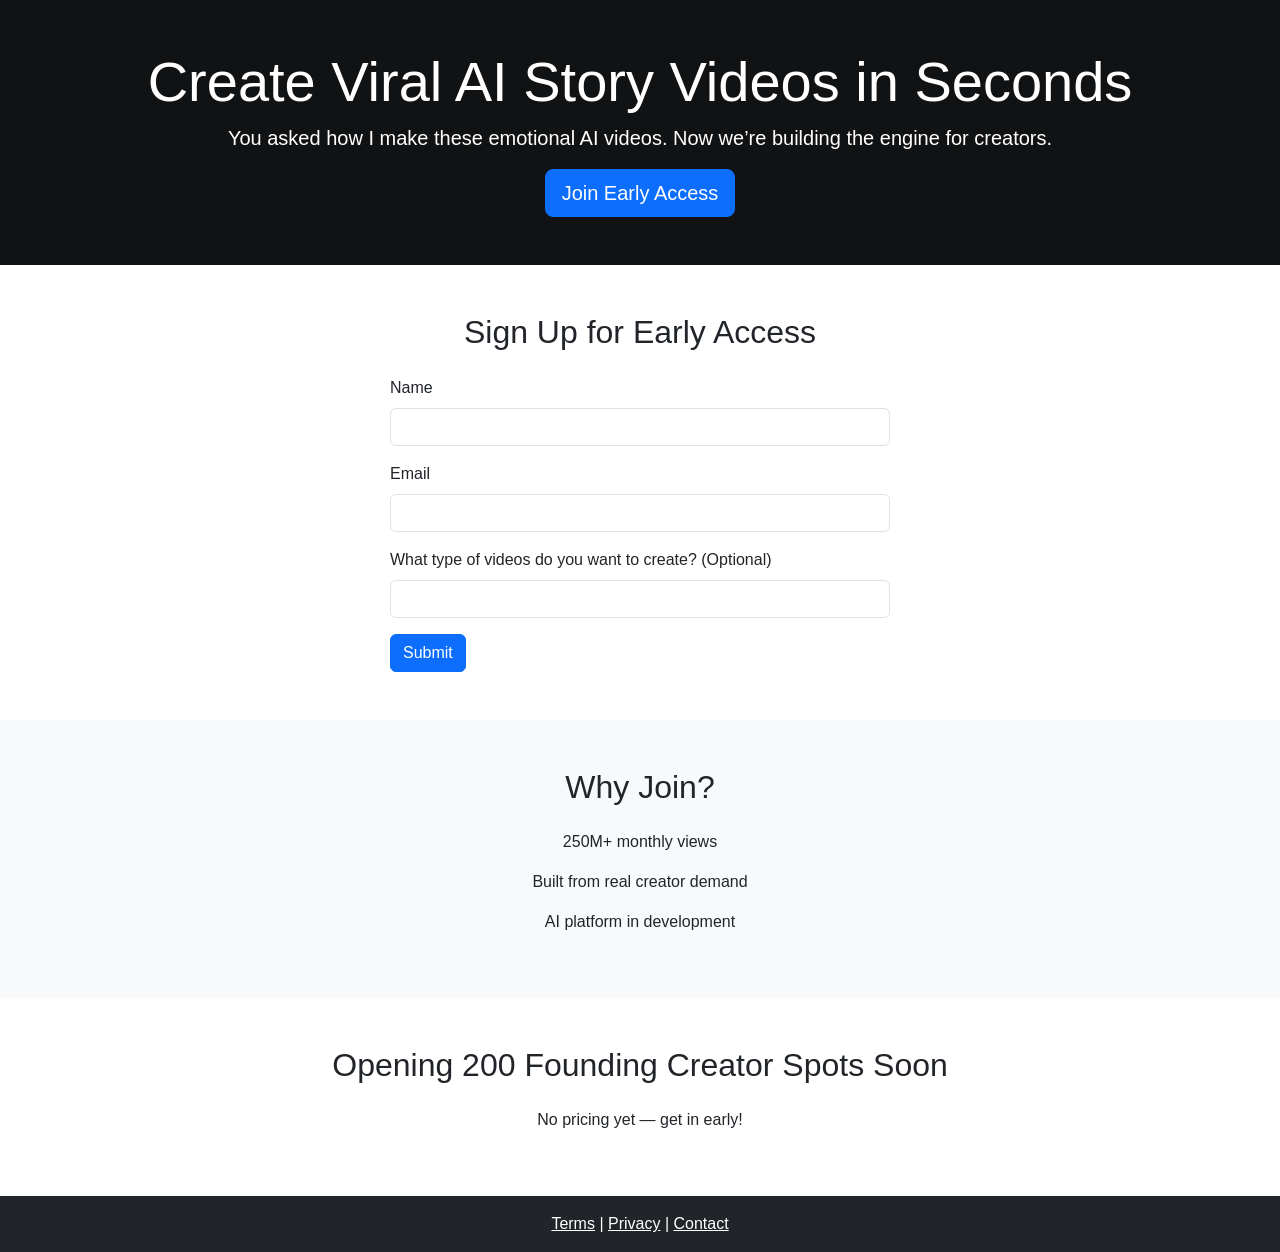
==== index.html @ 37699338 "first commit" ====
<!doctype html>
<html lang="en">
  <head>
    <meta charset="UTF-8" />
    <meta name="viewport" content="width=device-width, initial-scale=1.0" />
    <title>Create Viral AI Story Videos in Seconds</title>
    <meta
      name="description"
      content="Join early access to our AI video creation tool. Validate demand and collect emails."
    />
    <meta
      name="keywords"
      content="AI videos, story videos, creators, pre-launch"
    />
    <!-- Open Graph for SEO -->
    <meta
      property="og:title"
      content="Create Viral AI Story Videos in Seconds"
    />
    <meta
      property="og:description"
      content="You asked how I make these emotional AI videos. Now we’re building the engine for creators."
    />
    <meta property="og:type" content="website" />
    <meta property="og:url" content="https://your-domain.com" />
    <!-- Bootstrap CDN for mobile-first design -->
    <link
      href="https://cdn.jsdelivr.net/npm/bootstrap@5.3.3/dist/css/bootstrap.min.css"
      rel="stylesheet"
      integrity="sha384-QWTKZyjpPEjISv5WaRU9OFeRpok6YctnYmDr5pNlyT2bRjXh0JMhjY6hW+ALEwIH"
      crossorigin="anonymous"
    />
    <link rel="stylesheet" href="style.css" />
    <!-- Google Analytics -->
    <script
      async
      src="https://www.googletagmanager.com/gtag/js?id=YOUR_GA_ID"
    ></script>
    <script>
      window.dataLayer = window.dataLayer || [];
      function gtag() {
        dataLayer.push(arguments);
      }
      gtag('js', new Date());
      gtag('config', 'YOUR_GA_ID');
    </script>
    <!-- Meta Pixel -->
    <script>
      !(function (f, b, e, v, n, t, s) {
        if (f.fbq) return;
        n = f.fbq = function () {
          n.callMethod
            ? n.callMethod.apply(n, arguments)
            : n.queue.push(arguments);
        };
        if (!f._fbq) f._fbq = n;
        n.push = n;
        n.loaded = !0;
        n.version = '2.0';
        n.queue = [];
        t = b.createElement(e);
        t.async = !0;
        t.src = v;
        s = b.getElementsByTagName(e)[0];
        s.parentNode.insertBefore(t, s);
      })(
        window,
        document,
        'script',
        'https://connect.facebook.net/en_US/fbevents.js',
      );
      fbq('init', 'YOUR_PIXEL_ID');
      fbq('track', 'PageView');
    </script>
    <noscript
      ><img
        height="1"
        width="1"
        style="display: none"
        src="https://www.facebook.com/tr?id=YOUR_PIXEL_ID&ev=PageView&noscript=1"
    /></noscript>
  </head>
  <body>
    <!-- 1: Hero Section -->
    <section class="hero bg-dark text-white text-center py-5">
      <div class="container">
        <h1 class="display-4">Create Viral AI Story Videos in Seconds</h1>
        <p class="lead">
          You asked how I make these emotional AI videos. Now we’re building the
          engine for creators.
        </p>
        <a href="#email-capture" class="btn btn-primary btn-lg"
          >Join Early Access</a
        >
      </div>
    </section>

    <!-- 2: Email Capture -->
    <section id="email-capture" class="py-5">
      <div class="container">
        <h2 class="text-center mb-4">Sign Up for Early Access</h2>
        <form
          name="signup"
          netlify
          method="POST"
          class="mx-auto"
          style="max-width: 500px"
          action="/thanks.html"
        >
          <input type="hidden" name="form-name" value="signup" />
          <div class="mb-3">
            <label for="name" class="form-label">Name</label>
            <input
              type="text"
              class="form-control"
              id="name"
              name="name"
              required
            />
          </div>
          <div class="mb-3">
            <label for="email" class="form-label">Email</label>
            <input
              type="email"
              class="form-control"
              id="email"
              name="email"
              required
            />
          </div>
          <div class="mb-3">
            <label for="video-type" class="form-label"
              >What type of videos do you want to create? (Optional)</label
            >
            <input
              type="text"
              class="form-control"
              id="video-type"
              name="video-type"
            />
          </div>
          <button type="submit" class="btn btn-primary">Submit</button>
        </form>
      </div>
    </section>

    <!-- 3: Social Proof Section -->
    <section class="bg-light py-5">
      <div class="container text-center">
        <h2 class="mb-4">Why Join?</h2>
        <p>250M+ monthly views</p>
        <p>Built from real creator demand</p>
        <p>AI platform in development</p>
      </div>
    </section>

    <!-- 4: Founding Creator Teaser -->
    <section class="py-5">
      <div class="container text-center">
        <h2 class="mb-4">Opening 200 Founding Creator Spots Soon</h2>
        <p>No pricing yet — get in early!</p>
      </div>
    </section>

    <!-- 5: Simple Footer -->
    <footer class="bg-dark text-white text-center py-3">
      <div class="container">
        <a href="/terms.html" class="text-white">Terms</a> |
        <a href="/privacy.html" class="text-white">Privacy</a> |
        <a href="mailto:contact@example.com" class="text-white">Contact</a>
      </div>
    </footer>

    <!-- Bootstrap JS -->
    <script
      src="https://cdn.jsdelivr.net/npm/bootstrap@5.3.3/dist/js/bootstrap.bundle.min.js"
      integrity="sha384-YvpcrYf0tY3lHB60NNkmXc5s9fDVZLESaAA55NDzOxhy9GkcIdslK1eN7N6jIeHz"
      crossorigin="anonymous"
    ></script>
    <script src="script.js"></script>
  </body>
</html>
---- style.css ----
body {
  font-family: 'Arial', sans-serif;
}

.hero {
  background:
    linear-gradient(rgba(0, 0, 0, 0.5), rgba(0, 0, 0, 0.5)), url('hero-bg.jpg'); /* Add a background image if you have one */
  background-size: cover;
}

form input {
  border-radius: 5px;
}

@media (max-width: 768px) {
  .hero h1 {
    font-size: 2.5rem;
  }
}
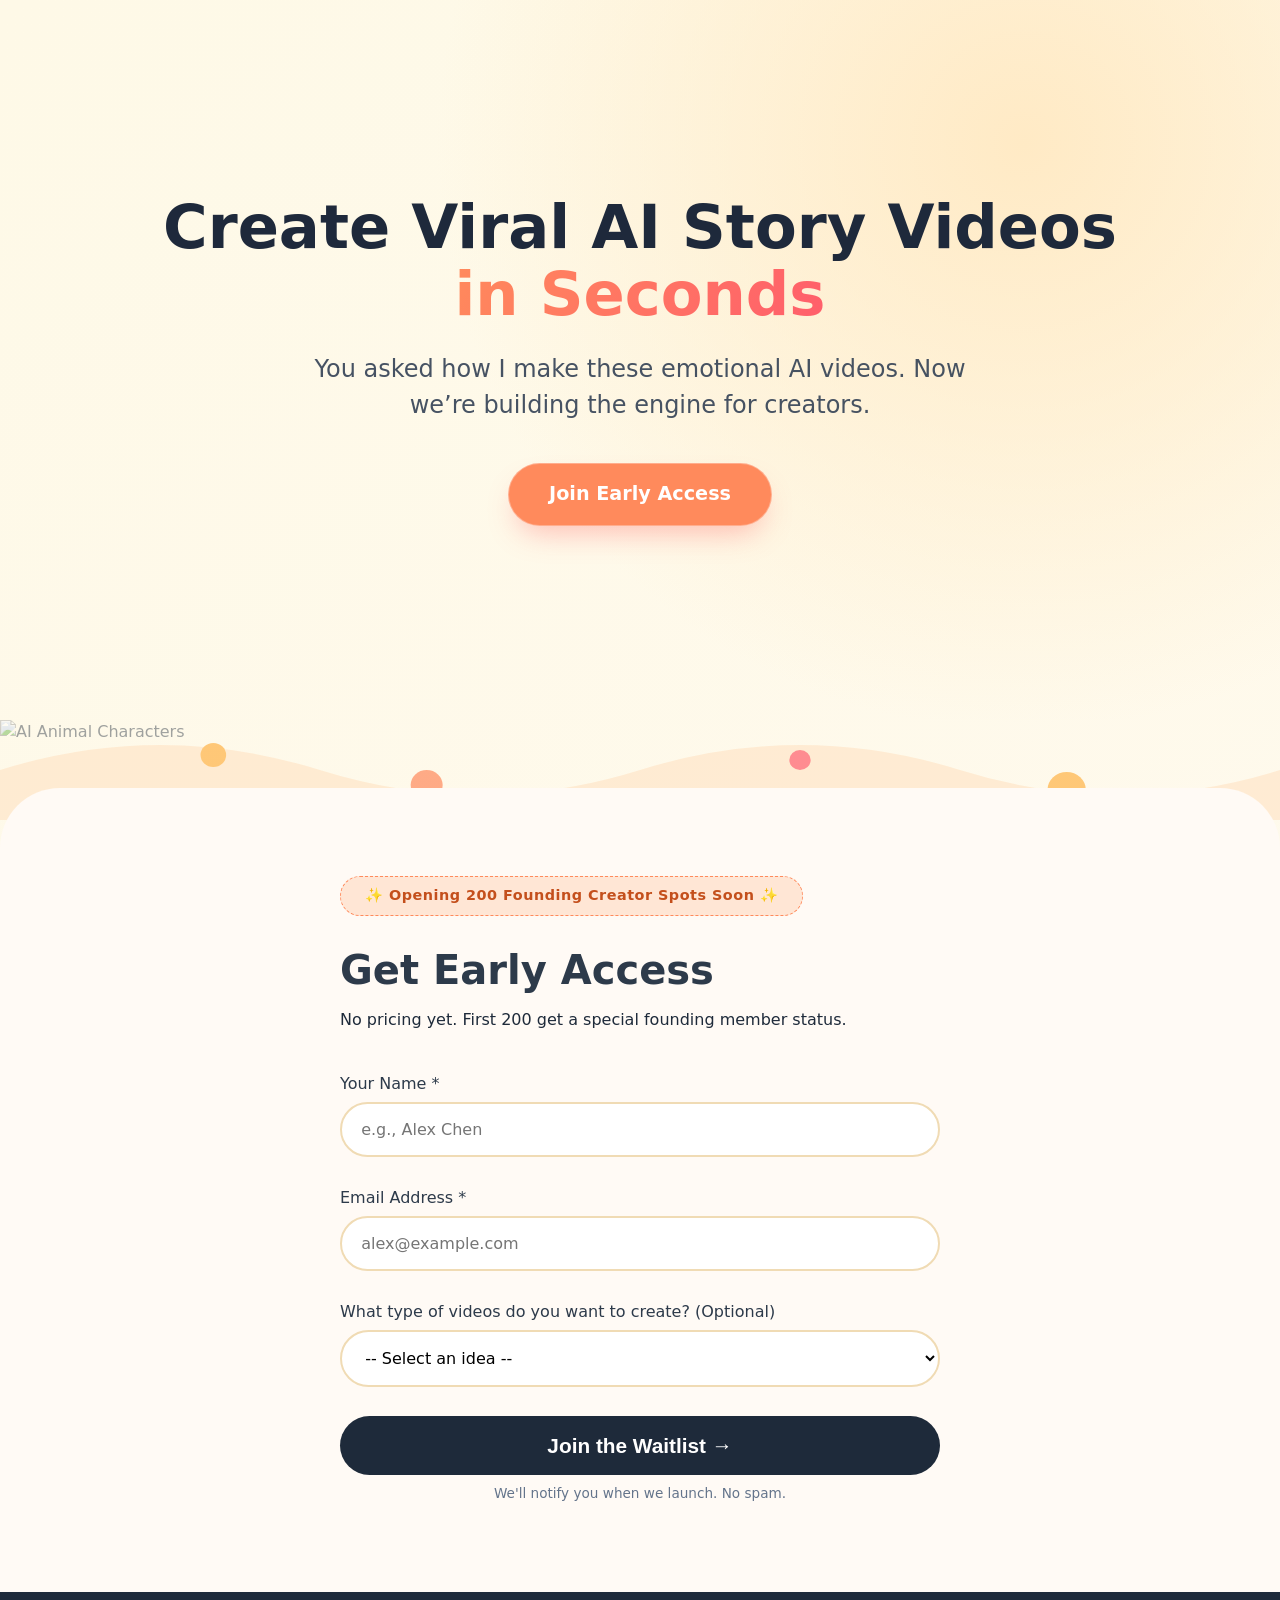
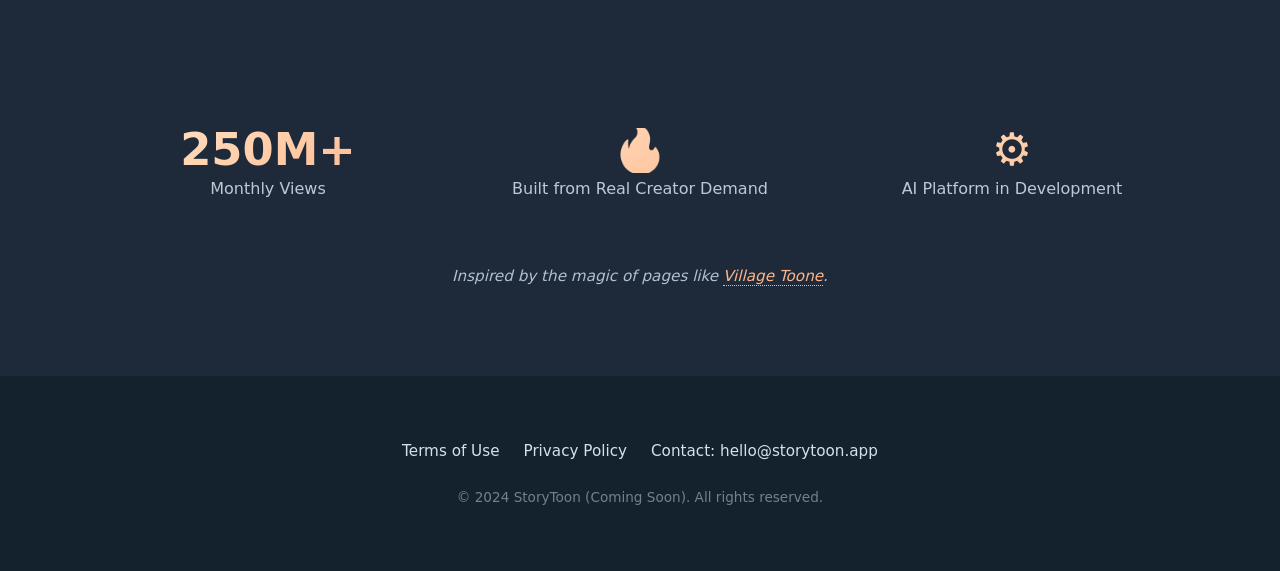
==== commit ff463547: "new update" ====
--- a/index.html
+++ b/index.html
@@ -2,36 +2,22 @@
 <html lang="en">
   <head>
     <meta charset="UTF-8" />
-    <meta name="viewport" content="width=device-width, initial-scale=1.0" />
-    <title>Create Viral AI Story Videos in Seconds</title>
+    <meta
+      name="viewport"
+      content="width=device-width, initial-scale=1.0, maximum-scale=5.0"
+    />
+    <!-- SEO Meta Tags -->
+    <title>Create Viral AI Story Videos | StoryToon</title>
     <meta
       name="description"
-      content="Join early access to our AI video creation tool. Validate demand and collect emails."
+      content="Join the waitlist for the new AI platform that creates emotional, viral animal story videos, inspired by creators like Village Toone."
     />
     <meta
       name="keywords"
-      content="AI videos, story videos, creators, pre-launch"
+      content="AI video, story videos, animal cartoons, viral videos, creator tool"
     />
-    <!-- Open Graph for SEO -->
-    <meta
-      property="og:title"
-      content="Create Viral AI Story Videos in Seconds"
-    />
-    <meta
-      property="og:description"
-      content="You asked how I make these emotional AI videos. Now we’re building the engine for creators."
-    />
-    <meta property="og:type" content="website" />
-    <meta property="og:url" content="https://your-domain.com" />
-    <!-- Bootstrap CDN for mobile-first design -->
-    <link
-      href="https://cdn.jsdelivr.net/npm/bootstrap@5.3.3/dist/css/bootstrap.min.css"
-      rel="stylesheet"
-      integrity="sha384-QWTKZyjpPEjISv5WaRU9OFeRpok6YctnYmDr5pNlyT2bRjXh0JMhjY6hW+ALEwIH"
-      crossorigin="anonymous"
-    />
-    <link rel="stylesheet" href="style.css" />
-    <!-- Google Analytics -->
+    <!-- Google Analytics + Meta Pixel - Add your codes here -->
+    <!-- Google tag (gtag.js) -->
     <script
       async
       src="https://www.googletagmanager.com/gtag/js?id=YOUR_GA_ID"
@@ -44,7 +30,7 @@
       gtag('js', new Date());
       gtag('config', 'YOUR_GA_ID');
     </script>
-    <!-- Meta Pixel -->
+    <!-- Meta Pixel Code -->
     <script>
       !(function (f, b, e, v, n, t, s) {
         if (f.fbq) return;
@@ -72,111 +58,147 @@
       fbq('init', 'YOUR_PIXEL_ID');
       fbq('track', 'PageView');
     </script>
-    <noscript
-      ><img
-        height="1"
-        width="1"
-        style="display: none"
-        src="https://www.facebook.com/tr?id=YOUR_PIXEL_ID&ev=PageView&noscript=1"
-    /></noscript>
+    <link rel="stylesheet" href="style.css" />
   </head>
   <body>
-    <!-- 1: Hero Section -->
-    <section class="hero bg-dark text-white text-center py-5">
-      <div class="container">
-        <h1 class="display-4">Create Viral AI Story Videos in Seconds</h1>
-        <p class="lead">
-          You asked how I make these emotional AI videos. Now we’re building the
-          engine for creators.
-        </p>
-        <a href="#email-capture" class="btn btn-primary btn-lg"
-          >Join Early Access</a
-        >
+    <div class="page-wrapper">
+      <!-- 1️⃣ Hero Section -->
+      <section class="hero">
+        <div class="container">
+          <h1 class="hero-title">
+            Create Viral AI Story Videos
+            <span class="highlight">in Seconds</span>
+          </h1>
+          <p class="hero-subtitle">
+            You asked how I make these emotional AI videos. Now we’re building
+            the engine for creators.
+          </p>
+          <a href="#signup" class="cta-button">Join Early Access</a>
+        </div>
+      </section>
+
+      <!-- Cartoon Divider (AI Animal Style) -->
+      <div class="characters-divider">
+        <img
+          src="https://placekitten.com/1200/100"
+          alt="AI Animal Characters"
+          style="width: 100%; opacity: 0.6; border-radius: 0"
+        />
+        <!-- Replace above with actual cartoon strip graphic -->
       </div>
-    </section>
-
-    <!-- 2: Email Capture -->
-    <section id="email-capture" class="py-5">
-      <div class="container">
-        <h2 class="text-center mb-4">Sign Up for Early Access</h2>
-        <form
-          name="signup"
-          netlify
-          method="POST"
-          class="mx-auto"
-          style="max-width: 500px"
-          action="/thanks.html"
-        >
-          <input type="hidden" name="form-name" value="signup" />
-          <div class="mb-3">
-            <label for="name" class="form-label">Name</label>
-            <input
-              type="text"
-              class="form-control"
-              id="name"
-              name="name"
-              required
-            />
-          </div>
-          <div class="mb-3">
-            <label for="email" class="form-label">Email</label>
-            <input
-              type="email"
-              class="form-control"
-              id="email"
-              name="email"
-              required
-            />
-          </div>
-          <div class="mb-3">
-            <label for="video-type" class="form-label"
-              >What type of videos do you want to create? (Optional)</label
+
+      <!-- 2️⃣ Email Capture + 4️⃣ Founding Creator Teaser (Combined) -->
+      <section class="signup-section" id="signup">
+        <div class="container narrow">
+          <div class="founding-badge">
+            ✨ Opening 200 Founding Creator Spots Soon ✨
+          </div>
+          <h2>Get Early Access</h2>
+          <p>No pricing yet. First 200 get a special founding member status.</p>
+
+          <!-- Form submits to Netlify -->
+          <form
+            name="waitlist"
+            method="POST"
+            action="/"
+            data-netlify="true"
+            class="signup-form"
+          >
+            <input type="hidden" name="form-name" value="waitlist" />
+
+            <div class="form-group">
+              <label for="name">Your Name *</label>
+              <input
+                type="text"
+                id="name"
+                name="name"
+                required
+                placeholder="e.g., Alex Chen"
+              />
+            </div>
+
+            <div class="form-group">
+              <label for="email">Email Address *</label>
+              <input
+                type="email"
+                id="email"
+                name="email"
+                required
+                placeholder="alex@example.com"
+              />
+            </div>
+
+            <div class="form-group">
+              <label for="video-type"
+                >What type of videos do you want to create? (Optional)</label
+              >
+              <select id="video-type" name="video-type">
+                <option value="">-- Select an idea --</option>
+                <option value="animal-stories">
+                  🐾 AI Animal Stories (like Village Toone)
+                </option>
+                <option value="kids-cartoons">🧸 Kids Cartoons</option>
+                <option value="emotional-tales">😢 Emotional Tales</option>
+                <option value="other">✨ Something else</option>
+              </select>
+            </div>
+
+            <button type="submit" class="submit-button">
+              Join the Waitlist →
+            </button>
+            <p class="form-notice">We'll notify you when we launch. No spam.</p>
+          </form>
+        </div>
+      </section>
+
+      <!-- 3️⃣ Social Proof Section -->
+      <section class="social-proof">
+        <div class="container">
+          <div class="stats-grid">
+            <div class="stat-item">
+              <div class="stat-number">250M+</div>
+              <div class="stat-label">Monthly Views</div>
+            </div>
+            <div class="stat-item">
+              <div class="stat-number">🔥</div>
+              <div class="stat-label">Built from Real Creator Demand</div>
+            </div>
+            <div class="stat-item">
+              <div class="stat-number">⚙️</div>
+              <div class="stat-label">AI Platform in Development</div>
+            </div>
+          </div>
+          <!-- Optional: Add a testimonial or reference to Village Toone -->
+          <p class="reference-note">
+            Inspired by the magic of pages like
+            <a
+              href="https://www.facebook.com/VillageToone"
+              target="_blank"
+              rel="noopener"
+              >Village Toone</a
+            >.
+          </p>
+        </div>
+      </section>
+
+      <!-- 5️⃣ Simple Footer -->
+      <footer class="footer">
+        <div class="container">
+          <div class="footer-links">
+            <a href="#">Terms of Use</a>
+            <a href="#">Privacy Policy</a>
+            <a href="mailto:hello@storytoon.app"
+              >Contact: hello@storytoon.app</a
             >
-            <input
-              type="text"
-              class="form-control"
-              id="video-type"
-              name="video-type"
-            />
-          </div>
-          <button type="submit" class="btn btn-primary">Submit</button>
-        </form>
-      </div>
-    </section>
-
-    <!-- 3: Social Proof Section -->
-    <section class="bg-light py-5">
-      <div class="container text-center">
-        <h2 class="mb-4">Why Join?</h2>
-        <p>250M+ monthly views</p>
-        <p>Built from real creator demand</p>
-        <p>AI platform in development</p>
-      </div>
-    </section>
-
-    <!-- 4: Founding Creator Teaser -->
-    <section class="py-5">
-      <div class="container text-center">
-        <h2 class="mb-4">Opening 200 Founding Creator Spots Soon</h2>
-        <p>No pricing yet — get in early!</p>
-      </div>
-    </section>
-
-    <!-- 5: Simple Footer -->
-    <footer class="bg-dark text-white text-center py-3">
-      <div class="container">
-        <a href="/terms.html" class="text-white">Terms</a> |
-        <a href="/privacy.html" class="text-white">Privacy</a> |
-        <a href="mailto:contact@example.com" class="text-white">Contact</a>
-      </div>
-    </footer>
-
-    <!-- Bootstrap JS -->
-    <script
-      src="https://cdn.jsdelivr.net/npm/bootstrap@5.3.3/dist/js/bootstrap.bundle.min.js"
-      integrity="sha384-YvpcrYf0tY3lHB60NNkmXc5s9fDVZLESaAA55NDzOxhy9GkcIdslK1eN7N6jIeHz"
-      crossorigin="anonymous"
-    ></script>
+          </div>
+          <div class="copyright">
+            © 2024 StoryToon (Coming Soon). All rights reserved.
+          </div>
+        </div>
+      </footer>
+    </div>
+
+    <!-- Include the script for any front-end interactions -->
     <script src="script.js"></script>
   </body>
 </html>
--- a/style.css
+++ b/style.css
@@ -1,19 +1,290 @@
+/* style.css */
+* {
+  margin: 0;
+  padding: 0;
+  box-sizing: border-box;
+}
+
 body {
-  font-family: 'Arial', sans-serif;
-}
-
+  font-family:
+    system-ui,
+    -apple-system,
+    'Segoe UI',
+    Roboto,
+    'Helvetica Neue',
+    sans-serif;
+  background: linear-gradient(145deg, #fef9e7 0%, #fffaf0 100%);
+  color: #1e2a3a;
+  line-height: 1.5;
+}
+
+.page-wrapper {
+  max-width: 100%;
+  overflow-x: hidden;
+}
+
+.container {
+  width: 90%;
+  max-width: 1100px;
+  margin: 0 auto;
+  padding: 1.5rem 0;
+}
+
+.narrow {
+  max-width: 600px;
+}
+
+/* 1️⃣ Hero Section */
 .hero {
-  background:
-    linear-gradient(rgba(0, 0, 0, 0.5), rgba(0, 0, 0, 0.5)), url('hero-bg.jpg'); /* Add a background image if you have one */
+  min-height: 80vh;
+  display: flex;
+  align-items: center;
+  justify-content: center;
+  text-align: center;
+  background: radial-gradient(circle at 80% 20%, #ffeac5 0%, transparent 50%);
+  padding: 1rem;
+}
+
+.hero-title {
+  font-size: clamp(2.2rem, 8vw, 3.8rem);
+  font-weight: 800;
+  line-height: 1.1;
+  margin-bottom: 1.5rem;
+  color: #1e293b;
+}
+
+.hero-title .highlight {
+  background: linear-gradient(120deg, #ff8a5c, #ff5e6b);
+  -webkit-background-clip: text;
+  -webkit-text-fill-color: transparent;
+  background-clip: text;
+  display: inline-block;
+}
+
+.hero-subtitle {
+  font-size: clamp(1.2rem, 4vw, 1.5rem);
+  color: #334155;
+  max-width: 700px;
+  margin: 0 auto 2.5rem;
+  opacity: 0.9;
+}
+
+.cta-button {
+  display: inline-block;
+  background: #ff8a5c;
+  color: white;
+  font-weight: 600;
+  font-size: 1.2rem;
+  padding: 1rem 2.5rem;
+  border-radius: 60px;
+  text-decoration: none;
+  box-shadow: 0 15px 30px -10px rgba(255, 90, 90, 0.4);
+  transition: all 0.2s ease;
+  border: 1px solid rgba(255, 255, 255, 0.3);
+  backdrop-filter: blur(5px);
+}
+
+.cta-button:hover {
+  background: #ff6f42;
+  transform: scale(1.03);
+  box-shadow: 0 20px 35px -8px #ff5e6b80;
+}
+
+/* Divider (cartoon characters strip) */
+.characters-divider {
+  width: 100%;
+  height: 100px;
+  background: url('data:image/svg+xml;utf8,<svg xmlns="http://www.w3.org/2000/svg" viewBox="0 0 1200 100" preserveAspectRatio="none"><path d="M0,50 Q150,0 300,50 T600,50 T900,50 T1200,50 L1200,100 L0,100 Z" fill="%23ffe6c9"/><circle cx="200" cy="35" r="12" fill="%23ffb347"/><circle cx="400" cy="65" r="15" fill="%23ff8a5c"/><circle cx="750" cy="40" r="10" fill="%23ff5e6b"/><circle cx="1000" cy="70" r="18" fill="%23ffb347"/></svg>');
   background-size: cover;
-}
-
-form input {
-  border-radius: 5px;
-}
-
-@media (max-width: 768px) {
-  .hero h1 {
-    font-size: 2.5rem;
+  background-position: center;
+  opacity: 0.7;
+}
+
+/* 2️⃣ Signup Section */
+.signup-section {
+  padding: 4rem 0;
+  background: #fffaf5;
+  border-radius: 60px 60px 0 0;
+  margin-top: -2rem;
+  position: relative;
+  z-index: 2;
+}
+
+.founding-badge {
+  display: inline-block;
+  background: #ffe6d5;
+  color: #c44f1c;
+  font-weight: 600;
+  padding: 0.5rem 1.5rem;
+  border-radius: 40px;
+  font-size: 0.9rem;
+  letter-spacing: 0.5px;
+  margin-bottom: 1.5rem;
+  border: 1px dashed #ff8a5c;
+}
+
+.signup-section h2 {
+  font-size: 2.5rem;
+  margin-bottom: 0.5rem;
+  color: #2d3a4a;
+}
+
+.signup-form {
+  margin-top: 2.5rem;
+  text-align: left;
+}
+
+.form-group {
+  margin-bottom: 1.8rem;
+}
+
+.form-group label {
+  display: block;
+  font-weight: 500;
+  margin-bottom: 0.4rem;
+  color: #2d3a4a;
+  font-size: 1rem;
+}
+
+.form-group input,
+.form-group select {
+  width: 100%;
+  padding: 1rem 1.2rem;
+  font-size: 1rem;
+  border: 2px solid #f0dbb4;
+  border-radius: 40px;
+  background: white;
+  transition:
+    border 0.2s,
+    box-shadow 0.2s;
+  font-family: inherit;
+}
+
+.form-group input:focus,
+.form-group select:focus {
+  outline: none;
+  border-color: #ff8a5c;
+  box-shadow: 0 0 0 4px rgba(255, 138, 92, 0.15);
+}
+
+.submit-button {
+  width: 100%;
+  background: #1e2a3a;
+  color: white;
+  font-weight: 600;
+  font-size: 1.3rem;
+  padding: 1.1rem;
+  border: none;
+  border-radius: 60px;
+  cursor: pointer;
+  transition:
+    background 0.2s,
+    transform 0.1s;
+  margin-bottom: 0.5rem;
+}
+
+.submit-button:hover {
+  background: #14222e;
+}
+
+.form-notice {
+  font-size: 0.85rem;
+  color: #64748b;
+  text-align: center;
+}
+
+/* 3️⃣ Social Proof */
+.social-proof {
+  background: #1e2a3a;
+  color: white;
+  padding: 4rem 0;
+  text-align: center;
+}
+
+.stats-grid {
+  display: grid;
+  grid-template-columns: repeat(auto-fit, minmax(150px, 1fr));
+  gap: 2.5rem 1rem;
+  margin: 2rem 0;
+}
+
+.stat-item {
+  padding: 1rem;
+}
+
+.stat-number {
+  font-size: 2.8rem;
+  font-weight: 800;
+  line-height: 1;
+  margin-bottom: 0.3rem;
+  background: linear-gradient(145deg, #ffe6c9, #ffb48a);
+  -webkit-background-clip: text;
+  -webkit-text-fill-color: transparent;
+  background-clip: text;
+}
+
+.stat-label {
+  font-size: 1rem;
+  opacity: 0.9;
+  color: #d1d9e6;
+}
+
+.reference-note {
+  margin-top: 3rem;
+  font-style: italic;
+  color: #b0c0d0;
+  font-size: 0.95rem;
+}
+
+.reference-note a {
+  color: #ffb48a;
+  text-decoration: none;
+  border-bottom: 1px dotted;
+}
+
+/* 5️⃣ Footer */
+.footer {
+  background: #14222e;
+  color: #9aa9b9;
+  padding: 2.5rem 0;
+  text-align: center;
+}
+
+.footer-links {
+  display: flex;
+  flex-wrap: wrap;
+  justify-content: center;
+  gap: 1.5rem;
+  margin-bottom: 1.5rem;
+}
+
+.footer-links a {
+  color: #d6e0eb;
+  text-decoration: none;
+  font-size: 0.95rem;
+  transition: color 0.2s;
+}
+
+.footer-links a:hover {
+  color: #ffb48a;
+}
+
+.copyright {
+  font-size: 0.85rem;
+  opacity: 0.7;
+}
+
+/* Mobile-first adjustments */
+@media (max-width: 600px) {
+  .hero {
+    min-height: 70vh;
   }
-}
+  .stats-grid {
+    grid-template-columns: 1fr;
+    gap: 1.5rem;
+  }
+  .footer-links {
+    flex-direction: column;
+    gap: 1rem;
+  }
+}
